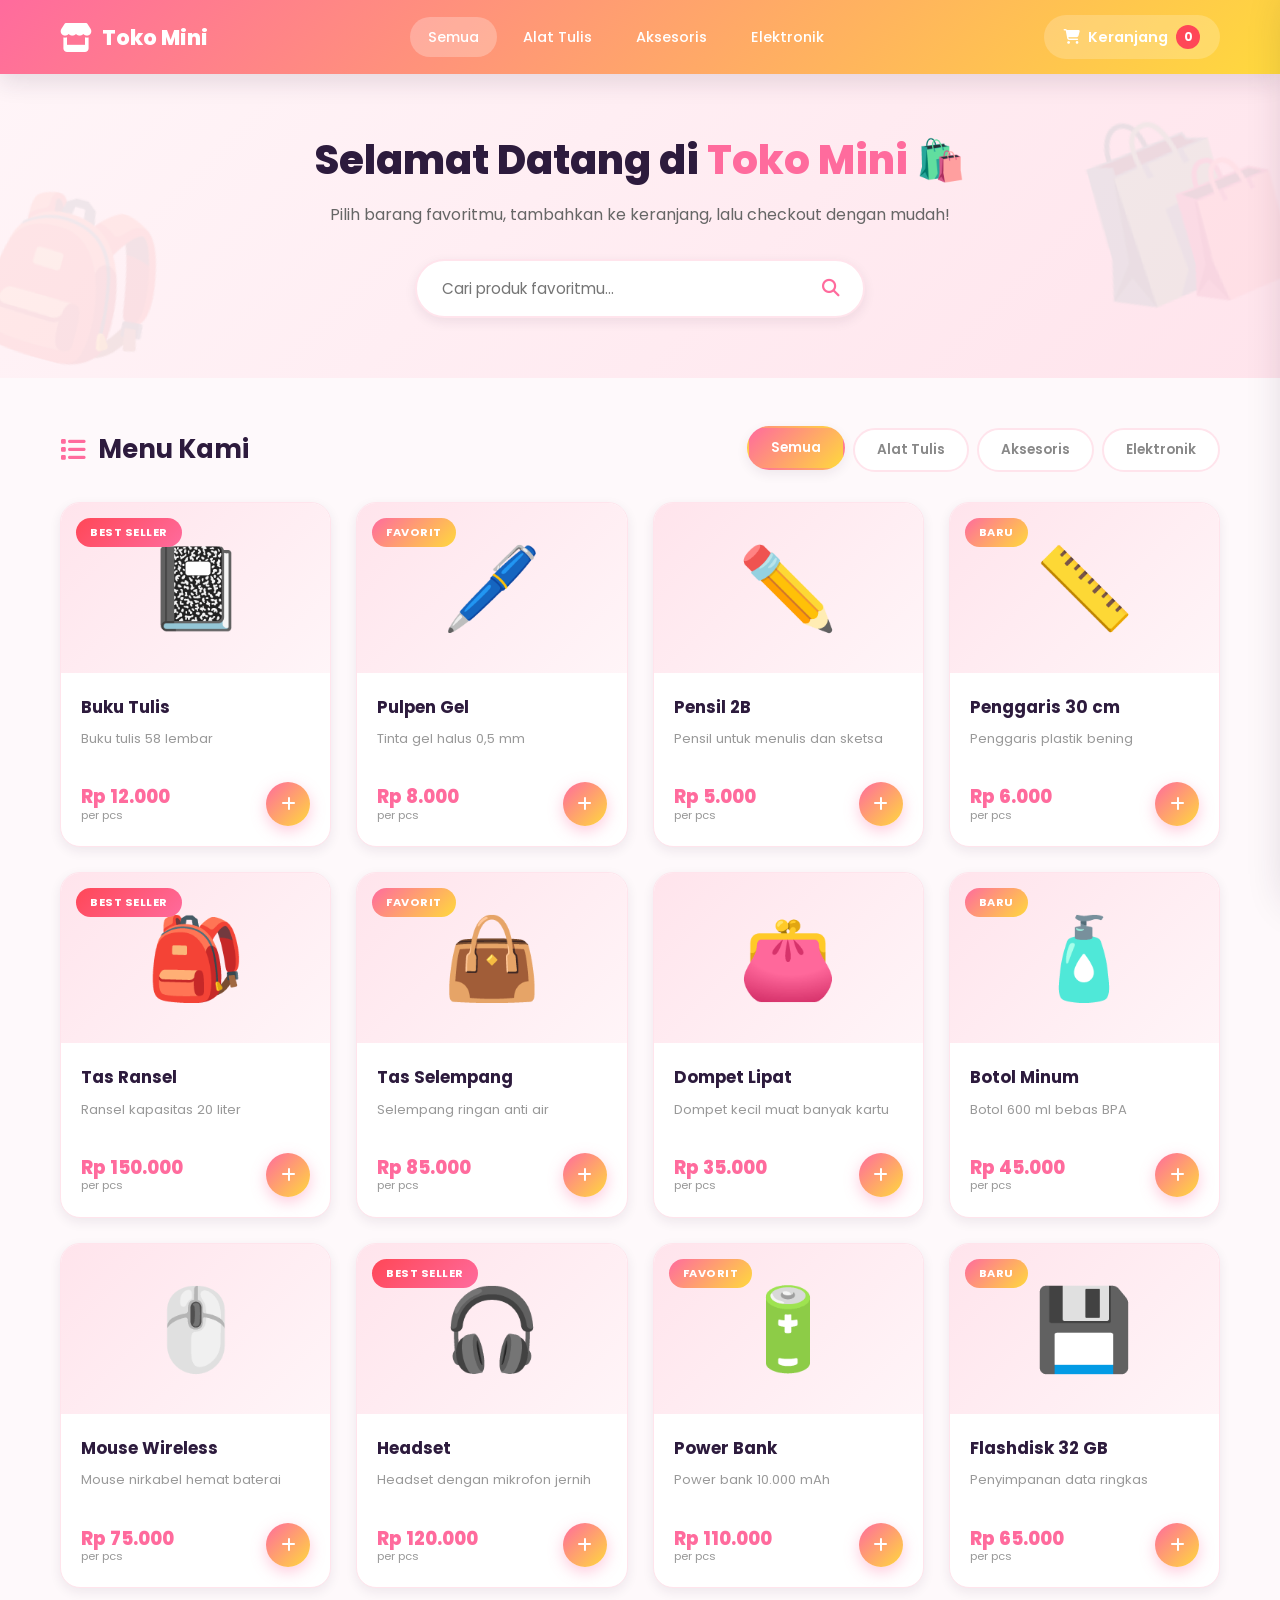
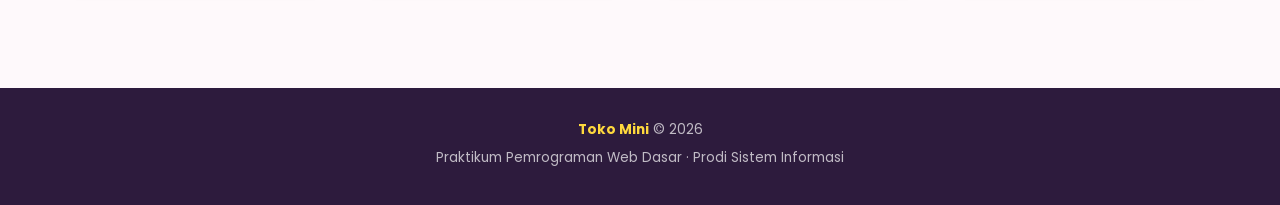
==== index.html @ a518a650 "UPDATE MAIN.YML" ====
<!DOCTYPE html>
<html lang="id">
<head>
  <meta charset="UTF-8">
  <meta name="viewport" content="width=device-width, initial-scale=1.0">
  <title>Toko Mini - Belanja Praktis Setiap Hari</title>

  <!-- jQuery CDN -->
  <script src="https://code.jquery.com/jquery-3.7.1.min.js"></script>
  <!-- Font Awesome untuk ikon -->
  <link rel="stylesheet" href="https://cdnjs.cloudflare.com/ajax/libs/font-awesome/6.4.0/css/all.min.css">
  <!-- Google Fonts -->
  <link href="https://fonts.googleapis.com/css2?family=Poppins:wght@300;400;500;600;700;800&display=swap" rel="stylesheet">
  <!-- CSS Eksternal -->
  <link rel="stylesheet" href="style.css">
</head>
<body>

  <!-- ========== NAVBAR ========== -->
  <nav class="navbar">
    <div class="nav-container">
      <div class="logo"><i class="fas fa-store"></i><span>Toko Mini</span></div>
      <div class="nav-menu" id="navMenu">
        <a class="nav-link active" data-filter="all">Semua</a>
        <a class="nav-link" data-filter="alat-tulis">Alat Tulis</a>
        <a class="nav-link" data-filter="aksesoris">Aksesoris</a>
        <a class="nav-link" data-filter="elektronik">Elektronik</a>
      </div>
      <div class="cart-btn" id="cartBtn">
        <i class="fas fa-shopping-cart"></i>
        <span class="cart-text">Keranjang</span>
        <span class="cart-badge" id="cartBadge">0</span>
      </div>
      <div class="hamburger" id="hamburger"><i class="fas fa-bars"></i></div>
    </div>
  </nav>

  <!-- ========== HERO SECTION ========== -->
  <section class="hero">
    <div class="hero-content">
      <h1>Selamat Datang di <span>Toko Mini</span> 🛍️</h1>
      <p>Pilih barang favoritmu, tambahkan ke keranjang, lalu checkout dengan mudah!</p>
      <div class="search-box">
        <input type="text" id="searchProduk" placeholder="Cari produk favoritmu...">
        <i class="fas fa-search"></i>
      </div>
    </div>
  </section>

  <!-- ========== PRODUK SECTION ========== -->
  <section class="produk-section">
    <div class="section-header">
      <h2><i class="fas fa-list"></i> Menu Kami</h2>
      <div class="filter-btns">
        <button class="filter-btn active" data-cat="all">Semua</button>
        <button class="filter-btn" data-cat="alat-tulis">Alat Tulis</button>
        <button class="filter-btn" data-cat="aksesoris">Aksesoris</button>
        <button class="filter-btn" data-cat="elektronik">Elektronik</button>
      </div>
    </div>
    <!-- Grid produk akan di-render oleh jQuery -->
    <div class="produk-grid" id="produkGrid"></div>
  </section>

  <!-- ========== CART SIDEBAR ========== -->
  <div class="cart-overlay" id="cartOverlay"></div>
  <aside class="cart-sidebar" id="cartSidebar">
    <div class="cart-header">
      <h3><i class="fas fa-shopping-bag"></i> Keranjang Belanja</h3>
      <button class="cart-close" id="cartClose"><i class="fas fa-times"></i></button>
    </div>
    <div class="cart-items" id="cartItems"><!-- Item keranjang di-render oleh jQuery --></div>
    <div class="cart-footer">
      <div class="cart-total">
        <span>Total:</span>
        <span class="total-price" id="cartTotal">Rp 0</span>
      </div>
      <button class="btn-checkout" id="btnCheckout"><i class="fas fa-check-circle"></i> Checkout Sekarang</button>
      <!-- Latihan 2: tampilan riwayat dari localStorage -->
      <button class="btn-riwayat" id="btnRiwayat"><i class="fas fa-history"></i> Riwayat Belanja</button>
      <ul class="riwayat-list" id="riwayatList"></ul>
    </div>
  </aside>

  <!-- ========== LATIHAN 3: MODAL DATA PEMBELI ========== -->
  <div class="modal-overlay" id="checkoutModal">
    <form class="modal-box" id="buyerForm" novalidate>
      <h3><i class="fas fa-user"></i> Data Pembeli</h3>
      <label for="bNama">Nama</label>
      <input type="text" id="bNama" placeholder="Nama lengkap">
      <div class="err" id="errNama">Nama minimal 3 karakter.</div>
      <label for="bAlamat">Alamat</label>
      <textarea id="bAlamat" rows="3" placeholder="Alamat pengiriman"></textarea>
      <div class="err" id="errAlamat">Alamat minimal 10 karakter.</div>
      <label for="bHp">No HP</label>
      <input type="text" id="bHp" inputmode="numeric" placeholder="08xxxxxxxxxx">
      <div class="err" id="errHp">No HP harus diawali 08 dan 10-13 digit angka.</div>
      <div class="modal-actions">
        <button type="button" class="btn-batal" id="btnBatal">Batal</button>
        <button type="submit" class="btn-bayar" id="btnBayar"><i class="fas fa-check-circle"></i> Bayar Sekarang</button>
      </div>
    </form>
  </div>

  <!-- ========== TOAST NOTIFICATION ========== -->
  <div class="toast" id="toast">
    <i class="fas fa-check-circle"></i>
    <span id="toastMsg">Produk ditambahkan!</span>
  </div>

  <!-- ========== FOOTER ========== -->
  <footer class="footer">
    <p><strong>Toko Mini</strong> © 2026</p>
    <p>Praktikum Pemrograman Web Dasar · Prodi Sistem Informasi</p>
  </footer>

  <!-- JavaScript Eksternal -->
  <script src="script.js"></script>
</body>
</html>
---- style.css ----
/* ============================================================
   RESET & VARIABEL GLOBAL
   ============================================================ */
* {
    margin: 0;
    padding: 0;
    box-sizing: border-box;
}
:root {
    --primary: #ff6b9d;
    --primary-dark: #e84a7f;
    --secondary: #ffd93d;
    --accent: #6bcbff;
    --dark: #2d1b3d;
    --light: #fff5f8;
    --gradient: linear-gradient(135deg, #ff6b9d 0%, #ffd93d 100%);
    --shadow-sm: 0 4px 12px rgba(45, 27, 61, 0.08);
    --shadow-md: 0 8px 25px rgba(45, 27, 61, 0.12);
    --shadow-lg: 0 15px 40px rgba(255, 107, 157, 0.25);
    --radius: 20px;
}
body {
    font-family: 'Poppins', sans-serif;
    background: #fef9fb;
    color: var(--dark);
    line-height: 1.7;
    overflow-x: hidden;
}

/* ============================================================
   NAVBAR
   ============================================================ */
.navbar {
    background: var(--gradient);
    padding: 15px 0;
    position: sticky;
    top: 0;
    z-index: 100;
    box-shadow: var(--shadow-md);
}
.nav-container, .logo, .nav-menu, .cart-btn, .cart-badge {
    display: flex;
}
.nav-container, .logo, .cart-btn, .cart-badge, .section-header, .section-header h2, .produk-img, .produk-footer, .btn-add-cart, .cart-header, .cart-header h3, .cart-item, .cart-item-icon, .qty-control, .qty-btn, .cart-total, .btn-checkout, .toast {
    align-items: center;
}
.nav-container {
    max-width: 1200px;
    margin: 0 auto;
    padding: 0 20px;
    justify-content: space-between;
    gap: 20px;
}
.logo, .nav-link, .cart-btn, .cart-badge, .hamburger {
    color: white;
}
.logo {
    gap: 10px;
    font-size: 1.3rem;
    font-weight: 800;
    flex-shrink: 0;
}
.logo i {
    font-size: 1.8rem;
    animation: swing 2s ease-in-out infinite;
}

@keyframes swing {
    0%,
    100% {
        transform: rotate(-10deg);
    }
    50% {
        transform: rotate(10deg);
    }
}
.nav-menu {
    gap: 8px;
    flex-wrap: wrap;
}
.nav-link, .cart-btn, .hamburger, .filter-btn, .btn-add-cart, .cart-close, .qty-btn, .cart-item-remove, .btn-checkout {
    cursor: pointer;
}
.nav-link {
    text-decoration: none;
    padding: 8px 18px;
    border-radius: 50px;
    font-size: 0.9rem;
    font-weight: 500;
    transition: 0.3s;
}
.nav-link:hover,
.nav-link.active {
    background: rgba(255, 255, 255, 0.25);
}
.cart-btn {
    background: rgba(255, 255, 255, 0.2);
    padding: 10px 20px;
    border-radius: 50px;
    font-weight: 600;
    font-size: 0.9rem;
    gap: 8px;
    transition: 0.3s;
    flex-shrink: 0;
}
.cart-btn:hover {
    background: rgba(255, 255, 255, 0.35);
    transform: translateY(-2px);
}
.cart-badge {
    background: #ff4757;
    width: 24px;
    height: 24px;
    border-radius: 50%;
    justify-content: center;
    font-size: 0.75rem;
    font-weight: 700;
    transition: 0.2s;
}
.hamburger {
    display: none;
    font-size: 1.5rem;
    background: none;
    border: none;
}

/* ============================================================
   HERO
   ============================================================ */
.hero {
    background: linear-gradient(135deg, #fff5f8, #ffe4ec);
    padding: 60px 20px;
    text-align: center;
    position: relative;
    overflow: hidden;
}
.hero::before {
    content: '🛍️';
    position: absolute;
    font-size: 180px;
    opacity: 0.08;
    top: -20px;
    right: -20px;
    transform: rotate(-15deg);
}
.hero::after {
    content: '🎒';
    position: absolute;
    font-size: 150px;
    opacity: 0.08;
    bottom: -30px;
    left: -20px;
    transform: rotate(15deg);
}
.hero-content {
    max-width: 700px;
    margin: 0 auto;
    position: relative;
    z-index: 1;
}
.hero h1 {
    font-size: 2.5rem;
    color: var(--dark);
    margin-bottom: 15px;
    font-weight: 800;
    line-height: 1.3;
}
.hero h1 span {
    color: var(--primary);
}
.hero p {
    color: #666;
    font-size: 1rem;
    margin-bottom: 30px;
}
.search-box {
    max-width: 450px;
    margin: 0 auto;
    position: relative;
}
.search-box input {
    width: 100%;
    padding: 16px 55px 16px 25px;
    border: 2px solid #ffe4ec;
    border-radius: 50px;
    font-family: inherit;
    font-size: 0.95rem;
    outline: none;
    transition: 0.3s;
    background: white;
    box-shadow: var(--shadow-sm);
}
.search-box input:focus {
    border-color: var(--primary);
    box-shadow: 0 0 0 5px rgba(255, 107, 157, 0.15);
}
.search-box i {
    position: absolute;
    right: 25px;
    top: 50%;
    transform: translateY(-50%);
    color: var(--primary);
    font-size: 1.1rem;
}

/* ============================================================
   PRODUK SECTION
   ============================================================ */
.produk-section {
    max-width: 1200px;
    margin: 0 auto;
    padding: 50px 20px;
}
.section-header {
    display: flex;
    justify-content: space-between;
    margin-bottom: 30px;
    flex-wrap: wrap;
    gap: 20px;
}
.section-header h2 {
    font-size: 1.6rem;
    color: var(--dark);
    display: flex;
    gap: 12px;
}
.section-header h2 i {
    color: var(--primary);
}
.filter-btns {
    display: flex;
    gap: 8px;
    flex-wrap: wrap;
}
.filter-btn {
    padding: 10px 22px;
    border: 2px solid #ffe4ec;
    background: white;
    border-radius: 50px;
    font-size: 0.85rem;
    font-weight: 600;
    color: #888;
    transition: 0.3s;
    font-family: inherit;
}
.filter-btn:hover,
.filter-btn.active {
    background: var(--gradient);
    color: white;
    border-color: transparent;
    transform: translateY(-2px);
    box-shadow: var(--shadow-sm);
}
.produk-grid {
    display: grid;
    grid-template-columns: repeat(auto-fill, minmax(240px, 1fr));
    gap: 25px;
}

/* ============================================================
   KARTU PRODUK
   ============================================================ */
.produk-card {
    background: white;
    border-radius: var(--radius);
    overflow: hidden;
    box-shadow: var(--shadow-sm);
    transition: all 0.4s cubic-bezier(0.4, 0, 0.2, 1);
    border: 1px solid #ffe4ec;
    position: relative;
    animation: fadeInUp 0.5s ease;
}

@keyframes fadeInUp {
    from {
        opacity: 0;
        transform: translateY(20px);
    }
    to {
        opacity: 1;
        transform: translateY(0);
    }
}
.produk-card:hover {
    transform: translateY(-8px);
    box-shadow: var(--shadow-lg);
    border-color: var(--primary);
}
.produk-img {
    height: 170px;
    background: linear-gradient(135deg, #ffe4ec, #fff5f8);
    display: flex;
    justify-content: center;
    font-size: 5rem;
    position: relative;
    overflow: hidden;
}
.produk-badge {
    position: absolute;
    top: 15px;
    left: 15px;
    background: var(--gradient);
    color: white;
    padding: 5px 14px;
    border-radius: 50px;
    font-size: 0.7rem;
    font-weight: 700;
    z-index: 2;
    text-transform: uppercase;
    letter-spacing: 0.5px;
}
.produk-badge.hot {
    background: linear-gradient(135deg, #ff4757, #ff6b9d);
}
.produk-info {
    padding: 20px;
}
.produk-info h3 {
    font-size: 1.05rem;
    color: var(--dark);
    margin-bottom: 8px;
    font-weight: 700;
}
.produk-info .desc {
    font-size: 0.82rem;
    color: #999;
    margin-bottom: 15px;
    line-height: 1.5;
    min-height: 38px;
}
.produk-footer {
    display: flex;
    justify-content: space-between;
}
.produk-price {
    font-size: 1.15rem;
    font-weight: 800;
    color: var(--primary);
    line-height: 1.2;
}
.produk-price small {
    font-size: 0.7rem;
    color: #999;
    font-weight: 400;
    display: block;
}
.btn-add-cart {
    background: var(--gradient);
    color: white;
    border: none;
    width: 44px;
    height: 44px;
    border-radius: 50%;
    font-size: 1rem;
    transition: 0.3s;
    display: flex;
    justify-content: center;
    box-shadow: 0 5px 15px rgba(255, 107, 157, 0.35);
}
.btn-add-cart:hover {
    transform: rotate(90deg) scale(1.1);
    box-shadow: 0 8px 20px rgba(255, 107, 157, 0.5);
}
.btn-add-cart:active {
    transform: scale(0.9);
}

/* ============================================================
   CART SIDEBAR
   ============================================================ */
.cart-overlay {
    position: fixed;
    inset: 0;
    background: rgba(45, 27, 61, 0.5);
    backdrop-filter: blur(4px);
    z-index: 998;
    display: none;
}
.cart-sidebar {
    position: fixed;
    top: 0;
    right: -420px;
    width: 400px;
    max-width: 90vw;
    height: 100%;
    background: white;
    z-index: 999;
    box-shadow: -10px 0 40px rgba(45, 27, 61, 0.2);
    transition: right 0.4s cubic-bezier(0.4, 0, 0.2, 1);
    display: flex;
    flex-direction: column;
}
.cart-sidebar.open {
    right: 0;
}
.cart-header {
    background: var(--gradient);
    color: white;
    padding: 22px 25px;
    display: flex;
    justify-content: space-between;
}
.cart-header h3 {
    color: white;
    margin: 0;
    font-size: 1.1rem;
    display: flex;
    gap: 10px;
}
.cart-close {
    background: rgba(255, 255, 255, 0.25);
    border: none;
    color: white;
    width: 35px;
    height: 35px;
    border-radius: 50%;
    font-size: 1rem;
    transition: 0.3s;
}
.cart-close:hover {
    background: rgba(255, 255, 255, 0.4);
    transform: rotate(90deg);
}
.cart-items {
    flex: 1;
    overflow-y: auto;
    padding: 20px;
}
.cart-empty {
    text-align: center;
    padding: 50px 20px;
    color: #bbb;
}
.cart-empty i {
    font-size: 3.5rem;
    margin-bottom: 15px;
    color: #ffe4ec;
    display: block;
}
.cart-empty p {
    font-weight: 600;
    color: #999;
    margin-bottom: 5px;
}
.cart-empty small {
    font-size: 0.85rem;
}
.cart-item {
    display: flex;
    gap: 12px;
    padding: 14px;
    background: var(--light);
    border-radius: 14px;
    margin-bottom: 12px;
    animation: slideIn 0.3s ease;
}

@keyframes slideIn {
    from {
        opacity: 0;
        transform: translateX(20px);
    }
    to {
        opacity: 1;
        transform: translateX(0);
    }
}
.cart-item-icon {
    font-size: 2rem;
    width: 55px;
    height: 55px;
    background: white;
    border-radius: 12px;
    display: flex;
    justify-content: center;
    flex-shrink: 0;
    box-shadow: var(--shadow-sm);
}
.cart-item-info {
    flex: 1;
    min-width: 0;
}
.cart-item-info h5 {
    font-size: 0.88rem;
    color: var(--dark);
    margin-bottom: 4px;
    font-weight: 600;
    white-space: nowrap;
    overflow: hidden;
    text-overflow: ellipsis;
}
.cart-item-info .price {
    font-size: 0.85rem;
    color: var(--primary);
    font-weight: 700;
}
.qty-control {
    display: flex;
    gap: 6px;
    margin-top: 6px;
}
.qty-btn {
    width: 24px;
    height: 24px;
    border: none;
    background: white;
    border-radius: 6px;
    font-weight: 700;
    color: var(--primary);
    font-size: 0.8rem;
    display: flex;
    justify-content: center;
    transition: 0.2s;
    box-shadow: 0 2px 4px rgba(0,0,0,0.05);
}
.qty-btn:hover {
    background: var(--primary);
    color: white;
}
.qty-value {
    font-size: 0.85rem;
    font-weight: 700;
    min-width: 22px;
    text-align: center;
}
.cart-item-remove {
    background: none;
    border: none;
    color: #ff4757;
    font-size: 0.95rem;
    padding: 6px;
    transition: 0.2s;
    border-radius: 6px;
}
.cart-item-remove:hover {
    background: #ffe5e5;
    transform: scale(1.1);
}
.cart-footer {
    padding: 20px 25px;
    background: var(--light);
    border-top: 2px dashed #ffe4ec;
    max-height: 55%;
    overflow-y: auto;
}
.cart-total {
    display: flex;
    justify-content: space-between;
    margin-bottom: 15px;
}
.cart-total span:first-child {
    color: #888;
    font-size: 0.9rem;
}
.cart-total .total-price {
    font-size: 1.4rem;
    font-weight: 800;
    color: var(--primary);
    text-align: right;
}
.total-price small { text-decoration: line-through; color: #999; font-weight: 400; font-size: 0.8rem; display: block; }
.diskon-badge { background: #2ecc71; color: white; font-size: 0.65rem; padding: 2px 8px; border-radius: 50px; margin-left: 6px; vertical-align: middle; }
.btn-checkout {
    width: 100%;
    padding: 15px;
    background: var(--gradient);
    color: white;
    border: none;
    border-radius: 50px;
    font-family: inherit;
    font-weight: 700;
    font-size: 0.95rem;
    display: flex;
    justify-content: center;
    gap: 10px;
    transition: 0.3s;
    box-shadow: 0 8px 20px rgba(255, 107, 157, 0.3);
}
.btn-checkout:hover {
    transform: translateY(-2px);
    box-shadow: 0 12px 25px rgba(255, 107, 157, 0.45);
}
.btn-checkout:disabled {
    opacity: 0.7;
    cursor: not-allowed;
}
.btn-riwayat { width: 100%; margin-top: 10px; background: none; border: 2px solid #ffe4ec; border-radius: 50px; padding: 8px; font-family: inherit; font-weight: 600; font-size: 0.82rem; color: #888; cursor: pointer; transition: 0.3s; }
.btn-riwayat:hover { border-color: var(--primary); color: var(--primary); }
.riwayat-list { display: none; list-style: none; margin-top: 10px; font-size: 0.8rem; }
.riwayat-list li { background: white; border-radius: 10px; padding: 8px 12px; margin-top: 6px; color: #666; }

/* ============================================================
   MODAL DATA PEMBELI (Latihan 3)
   ============================================================ */
.modal-overlay { display: none; position: fixed; inset: 0; background: rgba(45, 27, 61, 0.55); backdrop-filter: blur(4px); z-index: 1100; padding: 16px; overflow: auto; }
.modal-box { background: white; max-width: 440px; margin: 8vh auto; border-radius: var(--radius); padding: 28px; box-shadow: var(--shadow-lg); }
.modal-box h3 { color: var(--primary); margin-bottom: 8px; display: flex; align-items: center; gap: 10px; }
.modal-box label { display: block; font-weight: 600; font-size: 0.85rem; margin: 14px 0 5px; }
.modal-box input, .modal-box textarea { width: 100%; padding: 12px 18px; border: 2px solid #ffe4ec; border-radius: 14px; font-family: inherit; font-size: 0.9rem; outline: none; transition: 0.3s; }
.modal-box input:focus, .modal-box textarea:focus { border-color: var(--primary); box-shadow: 0 0 0 4px rgba(255, 107, 157, 0.15); }
.modal-box .invalid { border-color: #ff4757; }
.modal-box .valid { border-color: #2ecc71; }
.err { display: none; color: #ff4757; font-size: 0.78rem; margin-top: 4px; }
.modal-actions { display: flex; gap: 10px; justify-content: flex-end; margin-top: 22px; }
.btn-batal, .btn-bayar { font-family: inherit; font-weight: 700; font-size: 0.88rem; border-radius: 50px; padding: 11px 24px; cursor: pointer; border: 2px solid var(--primary); transition: 0.3s; }
.btn-batal { background: white; color: var(--primary); }
.btn-bayar { background: var(--gradient); color: white; border-color: transparent; }
.btn-bayar:disabled { opacity: 0.7; cursor: not-allowed; }

/* ============================================================
   TOAST
   ============================================================ */
.toast {
    position: fixed;
    bottom: 30px;
    left: 50%;
    transform: translateX(-50%) translateY(100px);
    background: var(--dark);
    color: white;
    padding: 14px 28px;
    border-radius: 50px;
    font-size: 0.9rem;
    font-weight: 500;
    z-index: 1200;
    opacity: 0;
    transition: all 0.4s cubic-bezier(0.4, 0, 0.2, 1);
    display: flex;
    gap: 10px;
    box-shadow: 0 15px 30px rgba(0, 0, 0, 0.25);
    pointer-events: none;
    max-width: 90vw;
}
.toast.show {
    transform: translateX(-50%) translateY(0);
    opacity: 1;
}
.toast i {
    color: var(--secondary);
}

/* ============================================================
   FOOTER
   ============================================================ */
.footer {
    background: var(--dark);
    color: white;
    text-align: center;
    padding: 30px 20px;
    margin-top: 50px;
}
.footer p {
    font-size: 0.85rem;
    color: rgba(255,255,255,0.7);
    margin-bottom: 5px;
}
.footer strong {
    color: var(--secondary);
}

/* ============================================================
   RESPONSIVE
   ============================================================ */

@media (max-width: 992px) {
    .nav-container {
        flex-wrap: wrap;
    }
    .nav-menu {
        order: 3;
        width: 100%;
        justify-content: center;
        margin-top: 10px;
    }
}

@media (max-width: 768px) {
    .hamburger {
        display: block;
    }
    .nav-menu {
        display: none;
        position: absolute;
        top: 100%;
        left: 0;
        right: 0;
        background: var(--primary-dark);
        flex-direction: column;
        padding: 15px;
        gap: 5px;
        box-shadow: var(--shadow-md);
        margin-top: 0;
    }
    .nav-menu.show {
        display: flex;
    }
    .nav-link {
        width: 100%;
        text-align: center;
        padding: 12px;
    }
    .cart-text {
        display: none;
    }
    .hero {
        padding: 40px 20px;
    }
    .hero h1 {
        font-size: 1.7rem;
    }
    .hero p {
        font-size: 0.9rem;
    }
    .section-header {
        flex-direction: column;
        align-items: flex-start;
    }
    .section-header h2 {
        font-size: 1.3rem;
    }
    .filter-btns {
        width: 100%;
        justify-content: center;
    }
    .produk-grid {
        grid-template-columns: repeat(auto-fill, minmax(160px, 1fr));
        gap: 15px;
    }
    .produk-img {
        height: 130px;
        font-size: 3.5rem;
    }
    .produk-info {
        padding: 15px;
    }
    .produk-info h3 {
        font-size: 0.95rem;
    }
    .produk-price {
        font-size: 1rem;
    }
    .btn-add-cart {
        width: 38px;
        height: 38px;
        font-size: 0.9rem;
    }
    .cart-sidebar {
        width: 100%;
        max-width: 100%;
    }
    .toast {
        font-size: 0.82rem;
        padding: 12px 20px;
    }
}

@media (max-width: 480px) {
    .produk-grid {
        grid-template-columns: repeat(2, 1fr);
        gap: 12px;
    }
    .produk-img {
        height: 110px;
        font-size: 3rem;
    }
    .produk-info {
        padding: 12px;
    }
    .produk-info h3 {
        font-size: 0.85rem;
    }
    .produk-info .desc {
        font-size: 0.75rem;
        min-height: 32px;
    }
    .produk-price {
        font-size: 0.9rem;
    }
    .filter-btn {
        padding: 8px 16px;
        font-size: 0.78rem;
    }
}
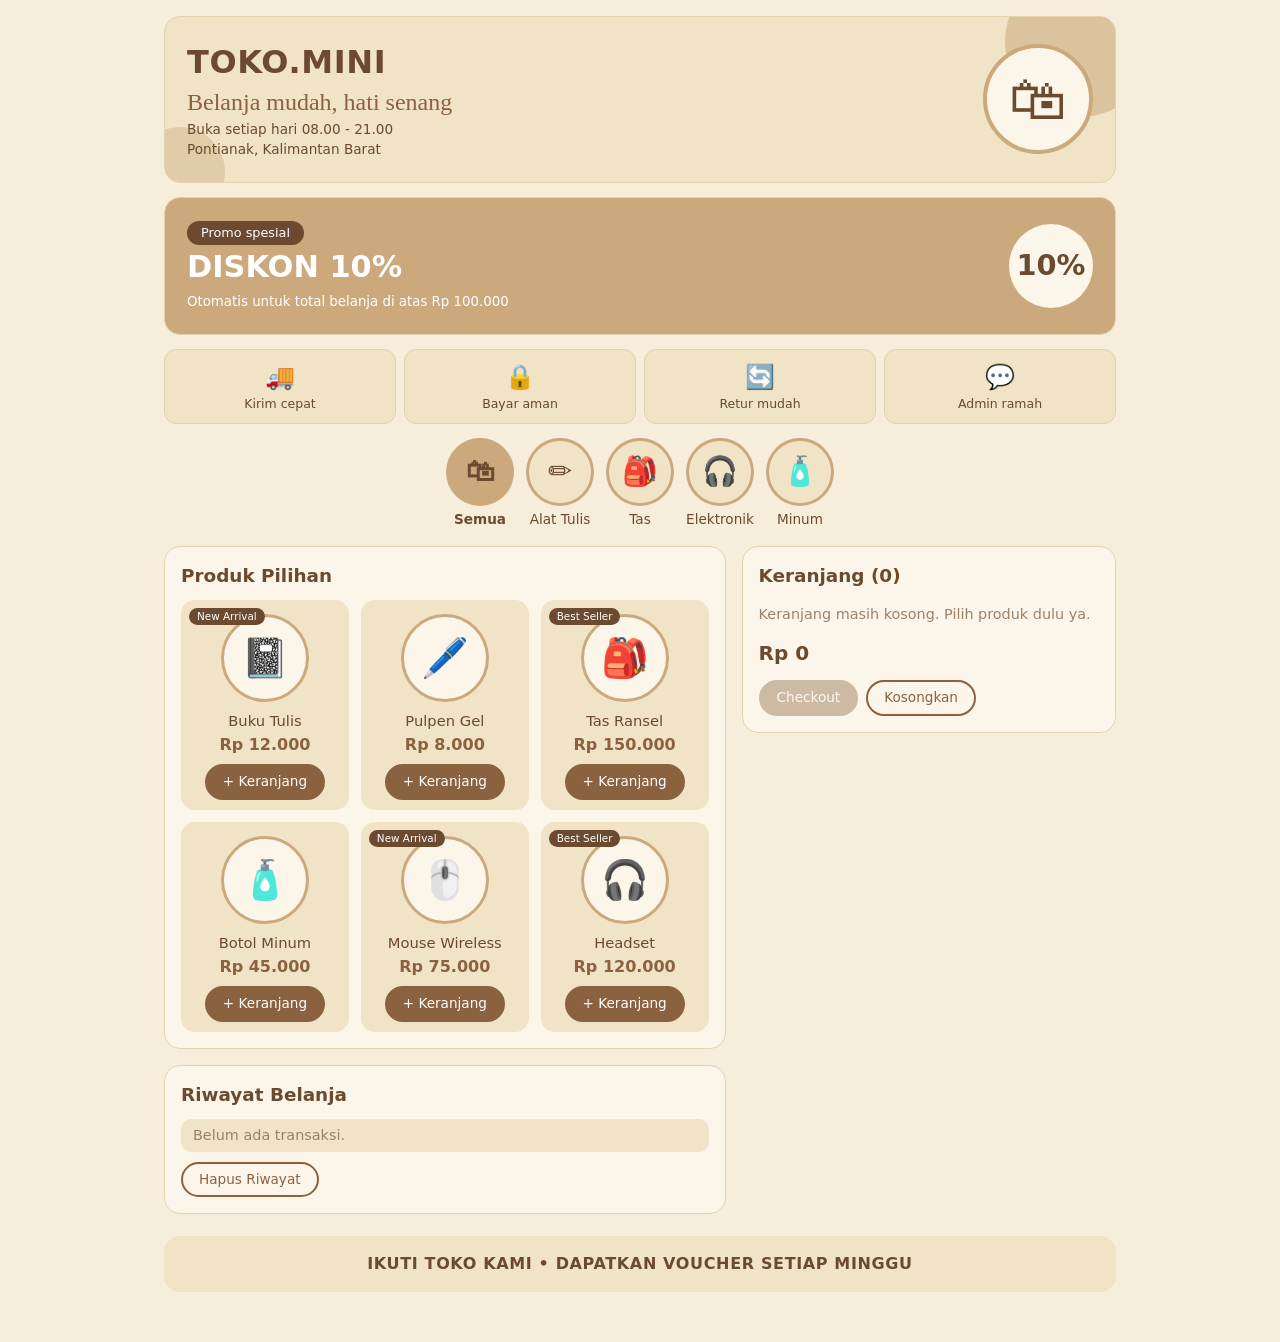
==== commit e9ca8c01: "update" ====
--- a/index.html
+++ b/index.html
@@ -1,120 +1,311 @@
 <!DOCTYPE html>
 <html lang="id">
 <head>
-  <meta charset="UTF-8">
-  <meta name="viewport" content="width=device-width, initial-scale=1.0">
-  <title>Toko Mini - Belanja Praktis Setiap Hari</title>
-
-  <!-- jQuery CDN -->
-  <script src="https://code.jquery.com/jquery-3.7.1.min.js"></script>
-  <!-- Font Awesome untuk ikon -->
-  <link rel="stylesheet" href="https://cdnjs.cloudflare.com/ajax/libs/font-awesome/6.4.0/css/all.min.css">
-  <!-- Google Fonts -->
-  <link href="https://fonts.googleapis.com/css2?family=Poppins:wght@300;400;500;600;700;800&display=swap" rel="stylesheet">
-  <!-- CSS Eksternal -->
-  <link rel="stylesheet" href="style.css">
+<meta charset="UTF-8">
+<meta name="viewport" content="width=device-width, initial-scale=1">
+<title>Toko Mini - Keranjang Belanja</title>
+<script src="https://code.jquery.com/jquery-3.7.1.min.js"></script>
+<link href="https://fonts.googleapis.com/css2?family=Fredoka:wght@400;500;600;700&family=Caveat:wght@600&display=swap" rel="stylesheet">
+<style>
+:root{--bg:#f6eedb;--card:#f0e3c6;--tan:#cba97d;--brown:#6b4a2f;--dark:#8a6240;--cream:#fbf6e9;--bad:#b5473a;--ok:#5f7f4e}
+*{box-sizing:border-box}
+body{margin:0;background:var(--bg);color:var(--brown);font-family:'Fredoka',system-ui,sans-serif;line-height:1.45}
+main{max-width:980px;margin:0 auto;padding:16px 14px 50px}
+.banner{position:relative;overflow:hidden;background:var(--card);border-radius:16px;padding:22px;margin-bottom:14px;border:1px solid #e3d3ad}
+.banner::before{content:"";position:absolute;width:150px;height:150px;border-radius:50%;background:var(--tan);opacity:.55;right:-40px;top:-50px}
+.banner::after{content:"";position:absolute;width:90px;height:90px;border-radius:50%;background:var(--tan);opacity:.4;left:-30px;bottom:-35px}
+.banner>*{position:relative;z-index:1}
+h1,h2{margin:0}
+h1{font-size:2rem;font-weight:700;letter-spacing:.02em}
+h2{font-size:1.15rem;font-weight:600;margin-bottom:10px}
+.script{font-family:'Caveat',cursive;font-size:1.5rem;color:var(--dark)}
+.hero{display:flex;align-items:center;justify-content:space-between;gap:12px}
+.hero small{display:block;font-size:.85rem}
+.bigico{font-size:3.6rem;background:var(--cream);width:110px;height:110px;border-radius:50%;display:grid;place-items:center;flex:none;border:4px solid var(--tan)}
+.sale{display:flex;align-items:center;justify-content:space-between;gap:12px;background:var(--tan);color:#fff}
+.sale h2{font-size:1.9rem;color:#fff;margin:0}
+.sale .pill{background:var(--brown);color:#fff;border-radius:99px;padding:3px 14px;font-size:.8rem;display:inline-block}
+.sale .pct{background:var(--cream);color:var(--brown);font-size:1.8rem;font-weight:700;border-radius:50%;width:84px;height:84px;display:grid;place-items:center;flex:none}
+.policy{display:grid;grid-template-columns:repeat(4,1fr);gap:8px;margin-bottom:14px}
+.policy div{background:var(--card);border-radius:12px;padding:10px 4px;text-align:center;font-size:.78rem;border:1px solid #e3d3ad}
+.policy span{display:block;font-size:1.5rem}
+.cats{display:flex;gap:12px;justify-content:center;flex-wrap:wrap;margin:6px 0 16px}
+.cat{background:none;border:0;cursor:pointer;font:inherit;color:var(--brown);font-size:.85rem;text-align:center;padding:0}
+.cat span{display:grid;place-items:center;width:68px;height:68px;border-radius:50%;background:var(--card);border:3px solid var(--tan);font-size:1.8rem;margin:0 auto 4px;transition:.2s}
+.cat.on span,.cat:hover span{background:var(--tan)}
+.cat.on{font-weight:600}
+.layout{display:grid;grid-template-columns:1.5fr 1fr;gap:16px}
+@media(max-width:780px){.layout{grid-template-columns:1fr}.policy{grid-template-columns:repeat(2,1fr)}.hero .bigico{width:80px;height:80px;font-size:2.4rem}}
+.panel{background:var(--cream);border:1px solid #e3d3ad;border-radius:16px;padding:16px;margin-bottom:16px}
+.grid{display:grid;grid-template-columns:repeat(auto-fill,minmax(150px,1fr));gap:12px}
+.prod{background:var(--card);border-radius:14px;padding:10px;text-align:center;position:relative}
+.prod .pic{width:88px;height:88px;margin:4px auto 8px;border-radius:50%;background:var(--cream);border:3px solid var(--tan);display:grid;place-items:center;font-size:2.4rem}
+.prod b{display:block;font-weight:500;font-size:.92rem}
+.prod .hrg{color:var(--dark);font-weight:600;margin:2px 0 8px}
+.ribbon{position:absolute;top:8px;left:8px;background:var(--brown);color:#fff;font-size:.65rem;padding:1px 8px;border-radius:99px}
+button.btn{font:inherit;font-weight:500;font-size:.85rem;cursor:pointer;border-radius:99px;padding:6px 16px;border:2px solid var(--dark);background:var(--dark);color:#fff}
+button.btn.alt{background:transparent;color:var(--dark)}
+button.btn.sm{padding:0 9px}
+button:disabled{opacity:.4;cursor:not-allowed}
+button:hover:not(:disabled){filter:brightness(1.1)}
+button:focus-visible,input:focus-visible,textarea:focus-visible{outline:3px solid var(--tan);outline-offset:2px}
+.item{display:flex;justify-content:space-between;align-items:center;gap:8px;padding:8px 0;border-bottom:1px dashed var(--tan);font-size:.9rem}
+.qty{display:flex;align-items:center;gap:6px}
+.empty{color:#9a8268;font-size:.9rem}
+.total{margin:12px 0;font-size:1.25rem;font-weight:600}
+.total del{color:#a8977f;font-weight:400;margin-right:6px;font-size:1rem}
+.badge{display:inline-block;background:var(--ok);color:#fff;border-radius:99px;font-size:.7rem;padding:1px 10px;margin-left:6px;vertical-align:middle}
+.row{display:flex;gap:8px;flex-wrap:wrap}
+.hint{font-size:.8rem;color:#9a8268;margin:0 0 8px}
+#riwayat{list-style:none;margin:0 0 10px;padding:0;font-size:.85rem}
+#riwayat li{background:var(--card);border-radius:10px;padding:6px 12px;margin-top:6px}
+.success{display:none;background:var(--ok);color:#fff;border-radius:12px;padding:10px 14px;margin-bottom:12px}
+.follow{text-align:center;background:var(--card);border-radius:16px;padding:16px;margin-top:6px;font-weight:600;letter-spacing:.04em}
+#overlay{display:none;position:fixed;inset:0;background:rgba(80,55,30,.5);z-index:10;padding:16px;overflow:auto}
+.modal{background:var(--cream);max-width:440px;margin:6vh auto;border-radius:18px;padding:22px}
+label{display:block;font-weight:500;margin:12px 0 4px;font-size:.88rem}
+input,textarea{width:100%;font:inherit;padding:9px 14px;border:2px solid #e3d3ad;border-radius:12px;background:#fff;color:var(--brown)}
+input.invalid,textarea.invalid{border-color:var(--bad)}
+input.valid,textarea.valid{border-color:var(--ok)}
+.err{display:none;color:var(--bad);font-size:.8rem;margin-top:4px}
+.right{justify-content:flex-end;margin-top:16px}
+</style>
 </head>
 <body>
-
-  <!-- ========== NAVBAR ========== -->
-  <nav class="navbar">
-    <div class="nav-container">
-      <div class="logo"><i class="fas fa-store"></i><span>Toko Mini</span></div>
-      <div class="nav-menu" id="navMenu">
-        <a class="nav-link active" data-filter="all">Semua</a>
-        <a class="nav-link" data-filter="alat-tulis">Alat Tulis</a>
-        <a class="nav-link" data-filter="aksesoris">Aksesoris</a>
-        <a class="nav-link" data-filter="elektronik">Elektronik</a>
+<main>
+  <div class="success" id="okMsg"></div>
+
+  <!-- Banner toko -->
+  <div class="banner hero">
+    <div>
+      <h1>TOKO.MINI</h1>
+      <div class="script">Belanja mudah, hati senang</div>
+      <small>Buka setiap hari 08.00 - 21.00</small>
+      <small>Pontianak, Kalimantan Barat</small>
+    </div>
+    <div class="bigico">&#128717;</div>
+  </div>
+
+  <!-- Banner sale (Latihan 1) -->
+  <div class="banner sale">
+    <div>
+      <span class="pill">Promo spesial</span>
+      <h2>DISKON 10%</h2>
+      <small>Otomatis untuk total belanja di atas Rp 100.000</small>
+    </div>
+    <div class="pct">10%</div>
+  </div>
+
+  <div class="policy">
+    <div><span>&#128666;</span>Kirim cepat</div>
+    <div><span>&#128274;</span>Bayar aman</div>
+    <div><span>&#128260;</span>Retur mudah</div>
+    <div><span>&#128172;</span>Admin ramah</div>
+  </div>
+
+  <!-- Kategori: filter produk -->
+  <div class="cats" id="cats">
+    <button class="cat on" data-kat="semua"><span>&#128717;</span>Semua</button>
+    <button class="cat" data-kat="alat"><span>&#9999;&#65039;</span>Alat Tulis</button>
+    <button class="cat" data-kat="tas"><span>&#127890;</span>Tas</button>
+    <button class="cat" data-kat="elektronik"><span>&#127911;</span>Elektronik</button>
+    <button class="cat" data-kat="minum"><span>&#129524;</span>Minum</button>
+  </div>
+
+  <div class="layout">
+    <div>
+      <div class="panel">
+        <h2>Produk Pilihan</h2>
+        <div class="grid" id="productList"></div>
       </div>
-      <div class="cart-btn" id="cartBtn">
-        <i class="fas fa-shopping-cart"></i>
-        <span class="cart-text">Keranjang</span>
-        <span class="cart-badge" id="cartBadge">0</span>
+      <div class="panel">
+        <h2>Riwayat Belanja</h2>
+        <ul id="riwayat"></ul>
+        <button class="btn alt" id="btnHapusRiwayat">Hapus Riwayat</button>
       </div>
-      <div class="hamburger" id="hamburger"><i class="fas fa-bars"></i></div>
-    </div>
-  </nav>
-
-  <!-- ========== HERO SECTION ========== -->
-  <section class="hero">
-    <div class="hero-content">
-      <h1>Selamat Datang di <span>Toko Mini</span> 🛍️</h1>
-      <p>Pilih barang favoritmu, tambahkan ke keranjang, lalu checkout dengan mudah!</p>
-      <div class="search-box">
-        <input type="text" id="searchProduk" placeholder="Cari produk favoritmu...">
-        <i class="fas fa-search"></i>
+    </div>
+
+    <div class="panel" style="align-self:start">
+      <h2>Keranjang (<span id="cartCount">0</span>)</h2>
+      <div id="cartItems"></div>
+      <div class="total" id="cartTotal">Rp 0</div>
+      <div class="row">
+        <button class="btn" id="btnCheckout" disabled>Checkout</button>
+        <button class="btn alt" id="btnKosongkan">Kosongkan</button>
       </div>
     </div>
-  </section>
-
-  <!-- ========== PRODUK SECTION ========== -->
-  <section class="produk-section">
-    <div class="section-header">
-      <h2><i class="fas fa-list"></i> Menu Kami</h2>
-      <div class="filter-btns">
-        <button class="filter-btn active" data-cat="all">Semua</button>
-        <button class="filter-btn" data-cat="alat-tulis">Alat Tulis</button>
-        <button class="filter-btn" data-cat="aksesoris">Aksesoris</button>
-        <button class="filter-btn" data-cat="elektronik">Elektronik</button>
-      </div>
-    </div>
-    <!-- Grid produk akan di-render oleh jQuery -->
-    <div class="produk-grid" id="produkGrid"></div>
-  </section>
-
-  <!-- ========== CART SIDEBAR ========== -->
-  <div class="cart-overlay" id="cartOverlay"></div>
-  <aside class="cart-sidebar" id="cartSidebar">
-    <div class="cart-header">
-      <h3><i class="fas fa-shopping-bag"></i> Keranjang Belanja</h3>
-      <button class="cart-close" id="cartClose"><i class="fas fa-times"></i></button>
-    </div>
-    <div class="cart-items" id="cartItems"><!-- Item keranjang di-render oleh jQuery --></div>
-    <div class="cart-footer">
-      <div class="cart-total">
-        <span>Total:</span>
-        <span class="total-price" id="cartTotal">Rp 0</span>
-      </div>
-      <button class="btn-checkout" id="btnCheckout"><i class="fas fa-check-circle"></i> Checkout Sekarang</button>
-      <!-- Latihan 2: tampilan riwayat dari localStorage -->
-      <button class="btn-riwayat" id="btnRiwayat"><i class="fas fa-history"></i> Riwayat Belanja</button>
-      <ul class="riwayat-list" id="riwayatList"></ul>
-    </div>
-  </aside>
-
-  <!-- ========== LATIHAN 3: MODAL DATA PEMBELI ========== -->
-  <div class="modal-overlay" id="checkoutModal">
-    <form class="modal-box" id="buyerForm" novalidate>
-      <h3><i class="fas fa-user"></i> Data Pembeli</h3>
-      <label for="bNama">Nama</label>
-      <input type="text" id="bNama" placeholder="Nama lengkap">
-      <div class="err" id="errNama">Nama minimal 3 karakter.</div>
-      <label for="bAlamat">Alamat</label>
-      <textarea id="bAlamat" rows="3" placeholder="Alamat pengiriman"></textarea>
-      <div class="err" id="errAlamat">Alamat minimal 10 karakter.</div>
-      <label for="bHp">No HP</label>
-      <input type="text" id="bHp" inputmode="numeric" placeholder="08xxxxxxxxxx">
-      <div class="err" id="errHp">No HP harus diawali 08 dan 10-13 digit angka.</div>
-      <div class="modal-actions">
-        <button type="button" class="btn-batal" id="btnBatal">Batal</button>
-        <button type="submit" class="btn-bayar" id="btnBayar"><i class="fas fa-check-circle"></i> Bayar Sekarang</button>
-      </div>
-    </form>
-  </div>
-
-  <!-- ========== TOAST NOTIFICATION ========== -->
-  <div class="toast" id="toast">
-    <i class="fas fa-check-circle"></i>
-    <span id="toastMsg">Produk ditambahkan!</span>
-  </div>
-
-  <!-- ========== FOOTER ========== -->
-  <footer class="footer">
-    <p><strong>Toko Mini</strong> © 2026</p>
-    <p>Praktikum Pemrograman Web Dasar · Prodi Sistem Informasi</p>
-  </footer>
-
-  <!-- JavaScript Eksternal -->
-  <script src="script.js"></script>
+  </div>
+
+  <div class="follow">IKUTI TOKO KAMI &#8226; DAPATKAN VOUCHER SETIAP MINGGU</div>
+</main>
+
+<!-- Modal data pembeli (Latihan 3) -->
+<div id="overlay">
+  <form class="modal" id="buyerForm" novalidate>
+    <h2>Data Pembeli</h2>
+    <label for="bNama">Nama</label>
+    <input id="bNama" placeholder="Nama lengkap">
+    <div class="err" id="errNama">Nama minimal 3 karakter.</div>
+    <label for="bAlamat">Alamat</label>
+    <textarea id="bAlamat" rows="3" placeholder="Alamat pengiriman"></textarea>
+    <div class="err" id="errAlamat">Alamat minimal 10 karakter.</div>
+    <label for="bHp">No HP</label>
+    <input id="bHp" placeholder="08xxxxxxxxxx" inputmode="numeric">
+    <div class="err" id="errHp">No HP harus diawali 08 dan 10-13 digit angka.</div>
+    <div class="row right">
+      <button type="button" class="btn alt" id="btnBatal">Batal</button>
+      <button type="submit" class="btn">Bayar Sekarang</button>
+    </div>
+  </form>
+</div>
+
+<script>
+$(function () {
+  const produk = [
+    { id: 1, nama: 'Buku Tulis',     harga: 12000,  kat: 'alat',       ico: '\u{1F4D3}', label: 'New Arrival' },
+    { id: 2, nama: 'Pulpen Gel',     harga: 8000,   kat: 'alat',       ico: '\u{1F58A}\uFE0F', label: '' },
+    { id: 3, nama: 'Tas Ransel',     harga: 150000, kat: 'tas',        ico: '\u{1F392}', label: 'Best Seller' },
+    { id: 4, nama: 'Botol Minum',    harga: 45000,  kat: 'minum',      ico: '\u{1F9F4}', label: '' },
+    { id: 5, nama: 'Mouse Wireless', harga: 75000,  kat: 'elektronik', ico: '\u{1F5B1}\uFE0F', label: 'New Arrival' },
+    { id: 6, nama: 'Headset',        harga: 120000, kat: 'elektronik', ico: '\u{1F3A7}', label: 'Best Seller' }
+  ];
+  let cart = [];
+  const rp = n => 'Rp ' + n.toLocaleString('id-ID');
+
+  // ---------- tampilkan produk (bisa difilter kategori) ----------
+  function tampilProduk(kat) {
+    const $g = $('#productList').empty();
+    $.each(produk, function (_, p) {
+      if (kat !== 'semua' && p.kat !== kat) return;
+      $g.append(
+        `<div class="prod">${p.label ? `<span class="ribbon">${p.label}</span>` : ''}
+         <div class="pic">${p.ico}</div><b>${p.nama}</b><div class="hrg">${rp(p.harga)}</div>
+         <button class="btn btnTambah" data-id="${p.id}">+ Keranjang</button></div>`
+      );
+    });
+    $g.hide().fadeIn(250);
+  }
+  $('#cats').on('click', '.cat', function () {
+    $('.cat').removeClass('on'); $(this).addClass('on');
+    tampilProduk($(this).data('kat'));
+  });
+
+  $('#productList').on('click', '.btnTambah', function () {
+    const id = $(this).data('id');
+    const ada = cart.find(i => i.id === id);
+    if (ada) ada.qty++;
+    else { const p = produk.find(x => x.id === id); cart.push({ ...p, qty: 1 }); }
+    updateCartUI();
+  });
+
+  $('#cartItems').on('click', 'button', function () {
+    const id = $(this).data('id'), aksi = $(this).data('aksi');
+    const item = cart.find(i => i.id === id);
+    if (aksi === 'plus') item.qty++;
+    if (aksi === 'minus') item.qty--;
+    if (aksi === 'hapus') item.qty = 0;
+    cart = cart.filter(i => i.qty > 0);
+    updateCartUI();
+  });
+  $('#btnKosongkan').click(function () { cart = []; updateCartUI(); });
+
+  // ---------- updateCartUI + Latihan 1 (diskon 10%) ----------
+  function updateCartUI() {
+    const $list = $('#cartItems').empty();
+    if (!cart.length) $list.html('<p class="empty">Keranjang masih kosong. Pilih produk dulu ya.</p>');
+    $.each(cart, function (_, i) {
+      $list.append(
+        `<div class="item"><div><b>${i.ico} ${i.nama}</b><br>${rp(i.harga)}</div>
+         <div class="qty">
+           <button class="btn alt sm" data-aksi="minus" data-id="${i.id}">-</button>${i.qty}
+           <button class="btn alt sm" data-aksi="plus" data-id="${i.id}">+</button>
+           <button class="btn sm" data-aksi="hapus" data-id="${i.id}" title="Hapus">x</button>
+         </div></div>`
+      );
+    });
+
+    let totalHarga = cart.reduce((sum, item) => sum + (item.harga * item.qty), 0);
+    $('#cartTotal').text(rp(totalHarga));
+
+    if (totalHarga > 100000) {
+      const diskon = totalHarga * 0.1;
+      totalHarga -= diskon;
+      $('#cartTotal').html(`
+        <del>${rp(totalHarga + diskon)}</del>
+        <strong>${rp(totalHarga)}</strong><span class="badge">Hemat ${rp(diskon)}</span>
+      `);
+    }
+    $('#cartCount').text(cart.reduce((s, i) => s + i.qty, 0));
+    $('#btnCheckout').prop('disabled', !cart.length);
+  }
+  function hitungTotal() {
+    const t = cart.reduce((s, i) => s + i.harga * i.qty, 0);
+    return t > 100000 ? t * 0.9 : t;
+  }
+  const hitungQty = () => cart.reduce((s, i) => s + i.qty, 0);
+
+  // ---------- Latihan 2: riwayat di localStorage ----------
+  function simpanRiwayat(total, qty) {
+    const riwayat = JSON.parse(localStorage.getItem('riwayat')) || [];
+    riwayat.push({ tanggal: new Date().toISOString(), total, qty });
+    localStorage.setItem('riwayat', JSON.stringify(riwayat));
+  }
+  function tampilRiwayat() {
+    const riwayat = JSON.parse(localStorage.getItem('riwayat')) || [];
+    const $ul = $('#riwayat').empty();
+    if (!riwayat.length) { $ul.html('<li class="empty">Belum ada transaksi.</li>'); return; }
+    $.each(riwayat.slice().reverse(), function (_, r) {
+      const tgl = new Date(r.tanggal).toLocaleString('id-ID', { dateStyle: 'medium', timeStyle: 'short' });
+      $ul.append(`<li>${tgl} &mdash; ${r.qty} barang, <b>${rp(r.total)}</b></li>`);
+    });
+  }
+  $('#btnHapusRiwayat').click(function () { localStorage.removeItem('riwayat'); tampilRiwayat(); });
+
+  // ---------- Latihan 3: modal + validasi pembeli ----------
+  const rules = [
+    { el: '#bNama',   err: '#errNama',   ok: v => v.trim().length >= 3 },
+    { el: '#bAlamat', err: '#errAlamat', ok: v => v.trim().length >= 10 },
+    { el: '#bHp',     err: '#errHp',     ok: v => /^08\d{8,11}$/.test(v.trim()) }
+  ];
+  function cek(r) {
+    const good = r.ok($(r.el).val());
+    $(r.err).toggle(!good);
+    $(r.el).toggleClass('invalid', !good).toggleClass('valid', good);
+    return good;
+  }
+  $.each(rules, function (_, r) { $(r.el).on('input', function () { cek(r); }); });
+
+  function tutupModal() { $('#overlay').fadeOut(200); }
+  $('#btnCheckout').click(function () {
+    $('#buyerForm')[0].reset();
+    $('#buyerForm .err').hide();
+    $('#buyerForm input, #buyerForm textarea').removeClass('valid invalid');
+    $('#overlay').fadeIn(200);
+    $('#bNama').focus();
+  });
+  $('#btnBatal').click(tutupModal);
+  $(document).keydown(e => { if (e.key === 'Escape') tutupModal(); });
+
+  $('#buyerForm').submit(function (e) {
+    e.preventDefault();
+    let valid = true;
+    $.each(rules, function (_, r) { if (!cek(r)) valid = false; });
+    if (!valid) return;
+
+    const total = hitungTotal(), qty = hitungQty();
+    simpanRiwayat(total, qty);
+    $('#okMsg').text(`Terima kasih, ${$('#bNama').val().trim()}! Pesanan ${qty} barang (${rp(total)}) berhasil.`)
+      .fadeIn().delay(3500).fadeOut();
+    cart = [];
+    updateCartUI();
+    tampilRiwayat();
+    tutupModal();
+  });
+
+  tampilProduk('semua');
+  updateCartUI();
+  tampilRiwayat();
+});
+</script>
 </body>
 </html>
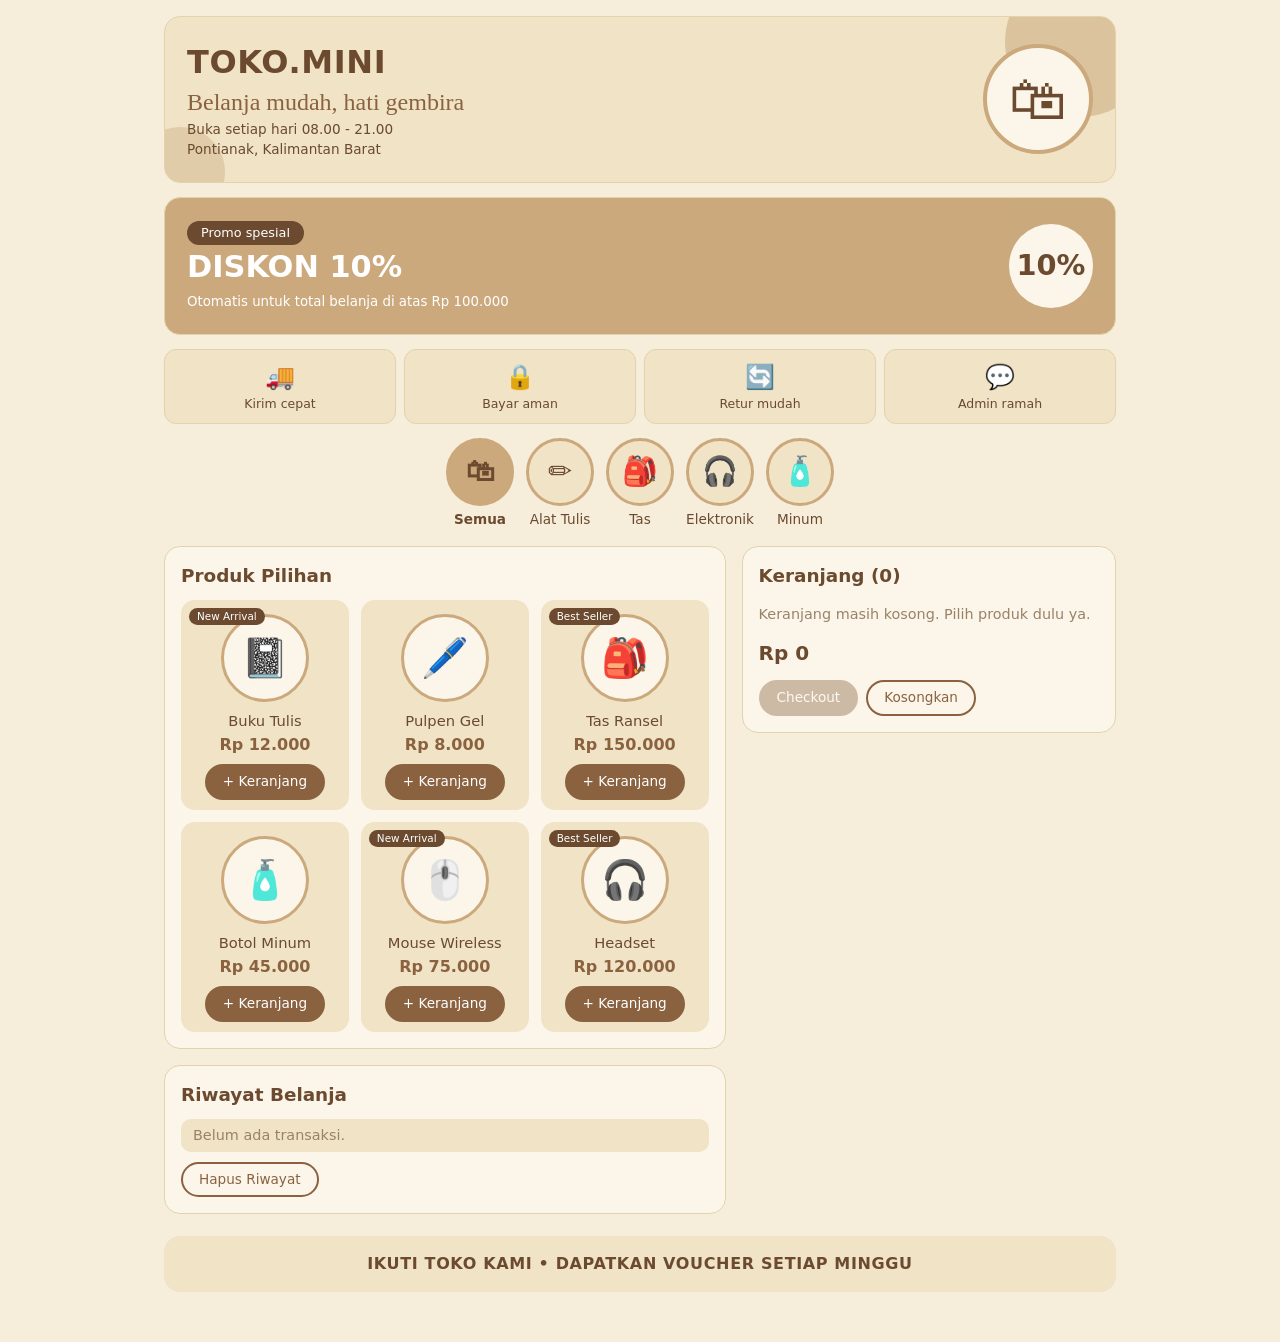
==== commit 0d3b5318: "update index.html" ====
--- a/index.html
+++ b/index.html
@@ -79,7 +79,7 @@
   <div class="banner hero">
     <div>
       <h1>TOKO.MINI</h1>
-      <div class="script">Belanja mudah, hati senang</div>
+      <div class="script">Belanja mudah, hati gembira</div>
       <small>Buka setiap hari 08.00 - 21.00</small>
       <small>Pontianak, Kalimantan Barat</small>
     </div>
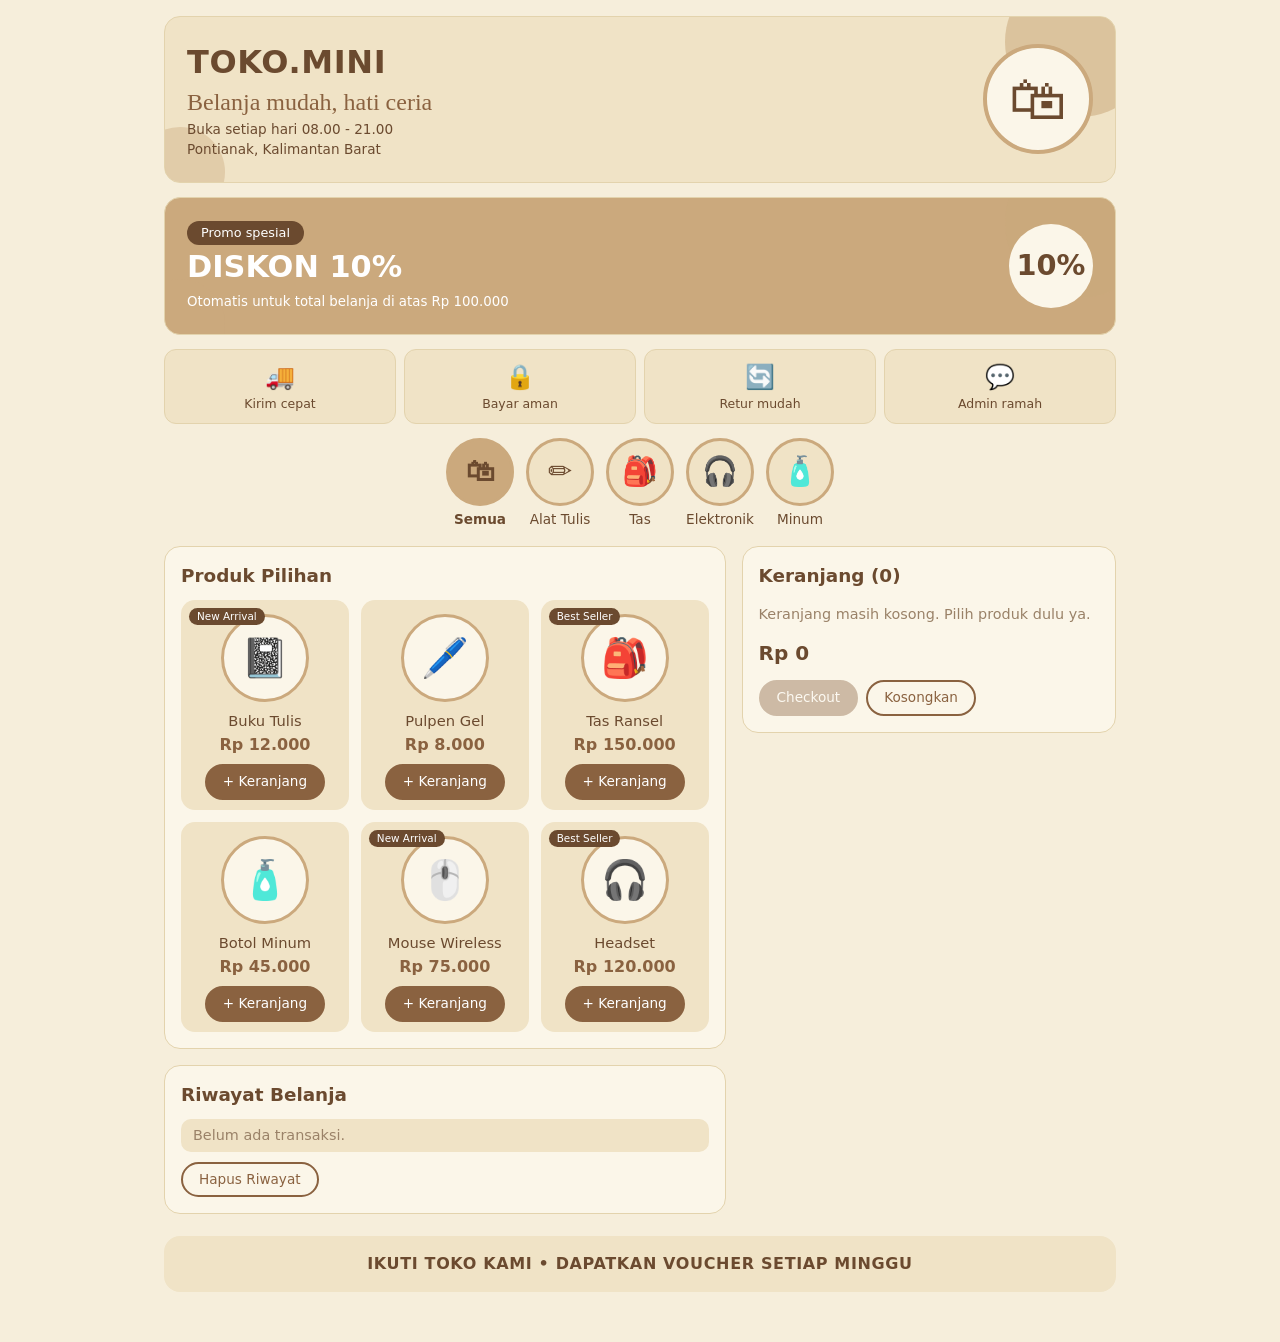
==== commit d2b09768: "update lagi" ====
--- a/index.html
+++ b/index.html
@@ -79,7 +79,7 @@
   <div class="banner hero">
     <div>
       <h1>TOKO.MINI</h1>
-      <div class="script">Belanja mudah, hati gembira</div>
+      <div class="script">Belanja mudah, hati ceria</div>
       <small>Buka setiap hari 08.00 - 21.00</small>
       <small>Pontianak, Kalimantan Barat</small>
     </div>
